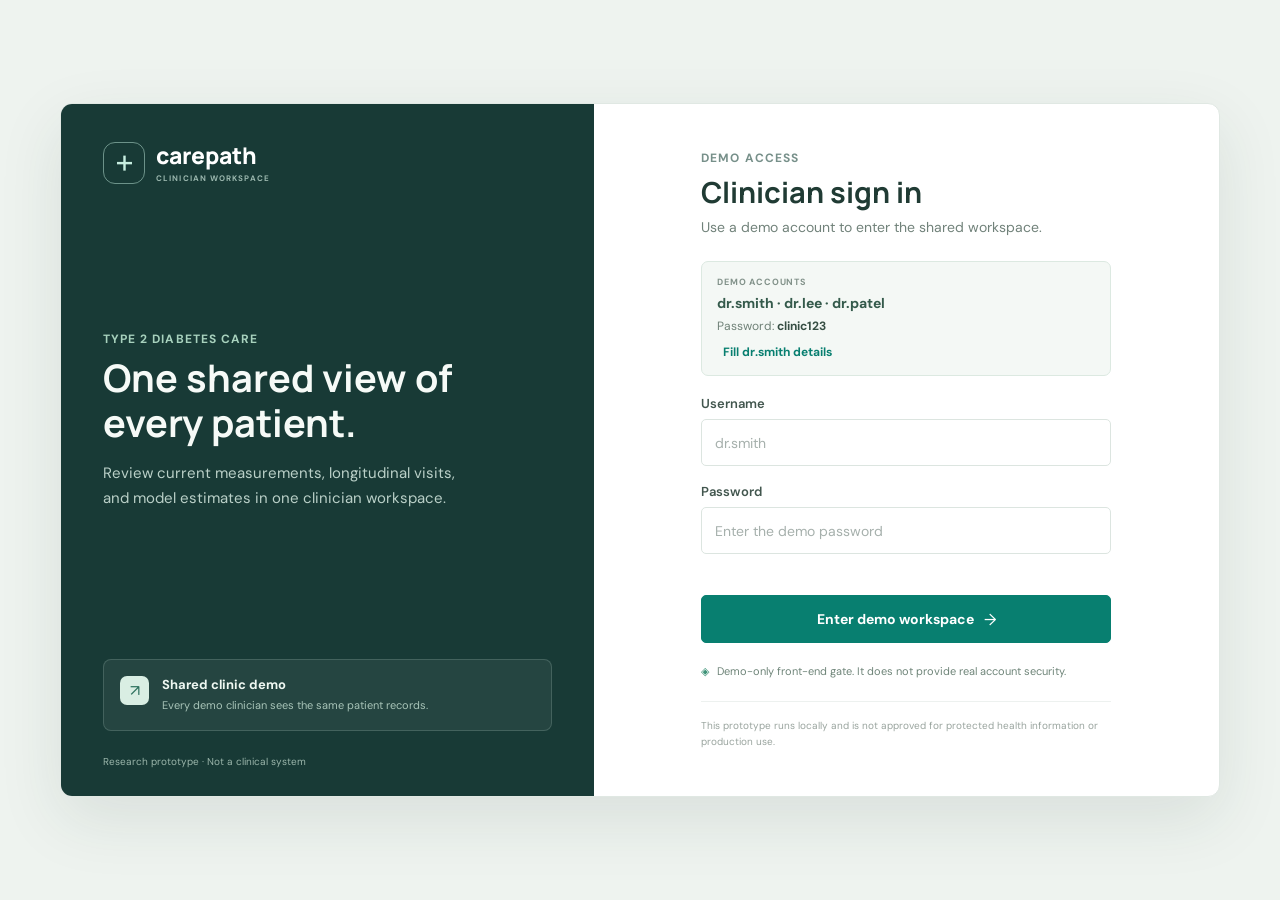
==== frontend/login.html @ 225785d6 "new ui updated" ====
<!doctype html>
<html lang="en">
<head>
  <meta charset="utf-8">
  <meta name="viewport" content="width=device-width, initial-scale=1">
  <meta name="theme-color" content="#173b36">
  <title>Sign in | Carepath</title>
  <link rel="preconnect" href="https://fonts.googleapis.com">
  <link rel="preconnect" href="https://fonts.gstatic.com" crossorigin>
  <link href="https://fonts.googleapis.com/css2?family=DM+Sans:wght@400;500;600;700&family=Manrope:wght@400;500;600;700;800&display=swap" rel="stylesheet">
  <link rel="stylesheet" href="styles.css">
  <script src="login.js" defer></script>
</head>
<body class="auth-page">
  <main class="auth-layout">
    <section class="auth-side" aria-label="Carepath workspace information">
      <a class="brand auth-brand" href="/" aria-label="Carepath">
        <span class="brand-mark" aria-hidden="true">+</span>
        <span><strong>carepath</strong><small>CLINICIAN WORKSPACE</small></span>
      </a>
      <div class="auth-side-copy">
        <p class="eyebrow">TYPE 2 DIABETES CARE</p>
        <h1>One shared view of every patient.</h1>
        <p>Review current measurements, longitudinal visits, and model estimates in one clinician workspace.</p>
      </div>
      <div class="shared-access-note">
        <span class="shared-icon" aria-hidden="true">↗</span>
        <p><strong>Shared clinic demo</strong><span>Every demo clinician sees the same patient records.</span></p>
      </div>
      <p class="auth-side-footer">Research prototype · Not a clinical system</p>
    </section>

    <section class="auth-main">
      <div class="auth-form-wrap">
        <div class="auth-heading">
          <p class="eyebrow">DEMO ACCESS</p>
          <h2>Clinician sign in</h2>
          <p>Use a demo account to enter the shared workspace.</p>
        </div>
        <div class="demo-credentials">
          <span>DEMO ACCOUNTS</span>
          <strong>dr.smith · dr.lee · dr.patel</strong>
          <small>Password: <b>clinic123</b></small>
          <button class="text-button" type="button" id="fill-demo-button">Fill dr.smith details</button>
        </div>
        <form id="auth-form" novalidate>
          <label class="field" for="username"><span>Username</span><input id="username" name="username" type="text" minlength="3" maxlength="32" autocomplete="username" placeholder="dr.smith" required></label>
          <label class="field" for="password"><span>Password</span><input id="password" name="password" type="password" minlength="8" maxlength="32" autocomplete="current-password" placeholder="Enter the demo password" required></label>
          <p class="auth-error" id="auth-error" role="alert" aria-live="polite"></p>
          <button class="primary-button auth-submit" id="auth-submit" type="submit">Enter demo workspace <span aria-hidden="true">→</span></button>
        </form>
        <p class="auth-security-note"><span aria-hidden="true">◈</span> Demo-only front-end gate. It does not provide real account security.</p>
        <p class="auth-footnote">This prototype runs locally and is not approved for protected health information or production use.</p>
      </div>
    </section>
  </main>
</body>
</html>
---- frontend/styles.css ----
:root {
  color-scheme: light;
  --ink: #1d302d;
  --ink-soft: #52635f;
  --muted: #81908b;
  --line: #e3eae6;
  --paper: #ffffff;
  --canvas: #f4f7f5;
  --green: #087f70;
  --green-dark: #076b60;
  --green-pale: #e8f5f1;
  --coral: #d7785c;
  --coral-pale: #fff0e9;
  --gold: #b98a31;
  --gold-pale: #fbf5e7;
  --sidebar: #183a36;
  --sidebar-soft: #9bb7ae;
  --shadow: 0 10px 32px rgba(32, 63, 55, .045);
  font-family: "DM Sans", "Segoe UI", sans-serif;
  font-synthesis: none;
  text-rendering: optimizeLegibility;
}

* { box-sizing: border-box; }
[hidden] { display: none !important; }
body { margin: 0; background: var(--canvas); color: var(--ink); font-size: 14px; }
button, input, select, textarea { font: inherit; }
button { color: inherit; }
button:focus-visible, input:focus-visible, select:focus-visible, textarea:focus-visible { outline: 3px solid rgba(8, 127, 112, .22); outline-offset: 2px; }
.app-shell { min-height: 100vh; }

.sidebar { position: fixed; inset: 0 auto 0 0; z-index: 5; display: flex; width: 250px; flex-direction: column; padding: 25px 16px 18px; background: var(--sidebar); color: #fff; }
.brand { display: flex; align-items: center; gap: 11px; margin: 0 8px 31px; color: inherit; text-decoration: none; }
.brand-mark { display: grid; width: 38px; height: 38px; place-items: center; border: 1px solid rgba(192, 233, 219, .5); border-radius: 12px; color: #c7eee0; font: 500 30px/1 "Manrope", sans-serif; }
.brand strong { display: block; font: 800 19px/1.1 "Manrope", sans-serif; letter-spacing: 0; }
.brand small { display: block; margin-top: 5px; color: var(--sidebar-soft); font-size: 8px; font-weight: 700; letter-spacing: 1.1px; }
.clinic-switcher { display: flex; align-items: center; gap: 10px; padding: 11px 9px; border: 1px solid rgba(206, 231, 219, .18); border-radius: 9px; background: rgba(255,255,255,.045); }
.clinic-icon { display: grid; width: 32px; height: 32px; flex: 0 0 32px; place-items: center; border-radius: 8px; background: #dff3e9; color: #286455; font-weight: 700; }
.clinic-switcher strong, .user-chip strong { display: block; font-size: 11px; font-weight: 600; }
.clinic-switcher small, .user-chip small { display: block; margin-top: 3px; color: var(--sidebar-soft); font-size: 10px; }
.chevron { margin-left: auto; color: #a9c5bb; font-size: 19px; }
.nav-label { margin: 31px 10px 10px; color: #85a79d; font-size: 9px; font-weight: 700; letter-spacing: 1.2px; }
.nav-list { display: grid; gap: 4px; }
.nav-item { display: flex; align-items: center; gap: 11px; width: 100%; min-height: 42px; padding: 0 10px; border: 0; border-radius: 7px; background: transparent; color: #bbcdc7; text-align: left; cursor: pointer; font-size: 12px; transition: background .18s ease, color .18s ease; }
.nav-item:hover { background: rgba(255,255,255,.07); color: white; }
.nav-item.active { background: #28534b; color: #fff; box-shadow: inset 3px 0 #9bd9c4; }
.nav-icon { display: inline-grid; width: 19px; place-items: center; color: #b4d3c8; font-size: 19px; }
.nav-count { display: grid; min-width: 20px; height: 20px; margin-left: auto; place-items: center; border-radius: 10px; background: rgba(255,255,255,.1); color: #d3e2dc; font-size: 10px; }
.sidebar-bottom { margin-top: auto; }
.sidebar-note { display: flex; gap: 10px; padding: 13px 10px; border-top: 1px solid rgba(219, 238, 230, .15); }
.sidebar-note strong { display: block; font-size: 10px; font-weight: 600; }
.sidebar-note small { display: block; margin-top: 4px; color: var(--sidebar-soft); font-size: 9px; }
.status-dot { display: inline-block; width: 7px; height: 7px; flex: 0 0 7px; margin-top: 3px; border-radius: 50%; background: #e6b764; box-shadow: 0 0 0 3px rgba(230,183,100,.12); }
.status-dot.connected { background: #42a779; box-shadow: 0 0 0 3px rgba(66,167,121,.15); }
.user-chip { display: flex; align-items: center; gap: 9px; margin-top: 7px; padding: 11px 8px 0; border-top: 1px solid rgba(219, 238, 230, .15); }
.avatar { display: grid; width: 31px; height: 31px; flex: 0 0 31px; place-items: center; border: 1px solid #add7c7; border-radius: 50%; background: #dff1e7; color: #286455; font-size: 9px; font-weight: 700; }
.user-chip button { margin-left: auto; border: 0; background: transparent; color: #d4e4dd; font-size: 21px; cursor: pointer; }

.main-area { min-height: 100vh; margin-left: 250px; padding: 0 36px 20px; }
.topbar { display: flex; height: 62px; align-items: center; justify-content: space-between; border-bottom: 1px solid #e5ece8; }
.breadcrumb { display: flex; align-items: center; gap: 10px; color: var(--muted); font-size: 11px; }
.breadcrumb strong { color: #324541; font-weight: 600; }
.slash { color: #c1cbc6; }
.topbar-actions { display: flex; align-items: center; gap: 14px; }
.preview-pill { display: inline-flex; align-items: center; gap: 7px; padding: 6px 9px; border: 1px solid #ead9b4; border-radius: 20px; background: #fff9ea; color: #806021; font-size: 9px; font-weight: 700; letter-spacing: .65px; }
.preview-pill.connected { border-color: #cce5d8; background: #f0f8f3; color: #3e755a; }
.preview-pill .status-dot { width: 6px; height: 6px; flex-basis: 6px; margin: 0; background: #c89b42; box-shadow: none; }
.preview-pill.connected .status-dot { background: #42a779; }
.icon-button { display: grid; width: 28px; height: 28px; place-items: center; border: 1px solid var(--line); border-radius: 50%; background: var(--paper); color: #697974; cursor: pointer; font-size: 12px; }
.connection-banner { display: flex; align-items: center; gap: 11px; margin: 18px 0 26px; padding: 10px 13px; border: 1px solid #ebdfc5; border-radius: 7px; background: #fffaf0; color: #635738; }
.connection-banner.connected { border-color: #cce5d8; background: #f0f8f3; color: #416a57; }
.connection-banner.disconnected { border-color: #ebdfc5; background: #fffaf0; color: #635738; }
.connection-banner.connected .banner-symbol { background: #dcefe3; color: #367252; }
.banner-symbol { display: grid; width: 19px; height: 19px; flex: 0 0 19px; place-items: center; border-radius: 50%; background: #f1e4c5; color: #806632; font: 700 11px/1 "Manrope", sans-serif; }
.connection-banner p, .connection-note p { margin: 0; font-size: 11px; line-height: 1.6; }
.connection-banner strong, .connection-note strong { font-weight: 700; }
.banner-dismiss { margin-left: auto; border: 0; background: transparent; color: #8d8060; cursor: pointer; font-size: 20px; line-height: 1; }
.view { display: none; animation: appear .3s ease both; }
.view.active { display: block; }
@keyframes appear { from { opacity: 0; transform: translateY(5px); } to { opacity: 1; transform: translateY(0); } }
.page-heading { display: flex; align-items: flex-end; justify-content: space-between; gap: 18px; margin-bottom: 21px; }
.eyebrow { margin: 0 0 8px; color: #77908a; font-size: 9px; font-weight: 700; letter-spacing: 1.05px; }
.eyebrow span { padding: 0 3px; color: #c1ccc7; }
h1, h2, h3, p { margin-top: 0; }
h1, h2, h3 { color: var(--ink); }
h1 { margin-bottom: 6px; font: 700 26px/1.2 "Manrope", "Segoe UI", sans-serif; letter-spacing: 0; }
.subheading { margin-bottom: 0; color: var(--ink-soft); font-size: 12px; line-height: 1.55; }
.date-chip, .preview-tag { display: inline-flex; align-items: center; gap: 8px; padding: 9px 12px; border: 1px solid var(--line); border-radius: 7px; background: rgba(255,255,255,.78); color: #53655f; font-size: 10px; white-space: nowrap; }
.date-chip span:first-child { color: var(--green); font-size: 15px; }
.preview-tag { border-color: #f0ddd4; background: #fff7f2; color: #a45e47; }

.workflow-strip { display: flex; align-items: center; gap: 15px; margin-bottom: 19px; padding: 12px 17px; border: 1px solid #e6ece9; border-radius: 8px; background: rgba(255,255,255,.66); }
.workflow-step { display: flex; min-width: 0; align-items: center; gap: 9px; color: #82908b; }
.workflow-step > span { display: grid; width: 25px; height: 25px; flex: 0 0 25px; place-items: center; border: 1px solid #d6e0db; border-radius: 50%; background: #fff; color: #798a83; font-size: 10px; font-weight: 700; }
.workflow-step.active > span { border-color: var(--green); background: var(--green); color: white; }
.workflow-step strong { display: block; color: #65746f; font-size: 10px; font-weight: 600; }
.workflow-step.active strong { color: #24443d; }
.workflow-step small { display: block; margin-top: 3px; color: #99a49f; font-size: 9px; }
.workflow-line { height: 1px; min-width: 13px; flex: 1; background: #dfe7e3; }
.assessment-grid { display: grid; grid-template-columns: minmax(0, 1.55fr) minmax(275px, .8fr); align-items: start; gap: 17px; }
.panel { border: 1px solid #e5ebe8; border-radius: 8px; background: var(--paper); box-shadow: var(--shadow); }
.input-panel { padding: 19px 20px 15px; }
.panel-heading { display: flex; align-items: flex-start; justify-content: space-between; gap: 12px; }
.panel-heading h2, .review-heading h2 { margin: 0; font: 700 15px/1.3 "Manrope", sans-serif; letter-spacing: 0; }
.panel-heading p { margin: 5px 0 0; color: var(--muted); font-size: 10px; }
.text-button { border: 0; background: transparent; color: var(--green); cursor: pointer; font-size: 10px; font-weight: 700; }
.text-button:hover { color: var(--green-dark); text-decoration: underline; }
.form-section { margin-top: 19px; padding-top: 14px; border-top: 1px solid #edf1ef; }
.form-section h3 { margin: 0 0 11px; color: #52635e; font-size: 10px; font-weight: 700; }
.section-title-row { display: flex; align-items: center; gap: 9px; margin-bottom: 11px; }
.section-title-row h3 { margin: 0; }
.section-accent { width: 19px; height: 3px; border-radius: 2px; background: #5ab29b; }
.section-accent.coral { background: #e29a79; }
.section-accent.gold { background: #d8b456; }
.field-grid { display: grid; gap: 11px; }
.field-grid.two-col { grid-template-columns: repeat(2, minmax(0,1fr)); }
.field-grid.three-col { grid-template-columns: repeat(3, minmax(0,1fr)); }
.field { display: block; min-width: 0; }
.field > span { display: flex; align-items: center; gap: 6px; margin-bottom: 6px; color: #485b55; font-size: 10px; font-weight: 600; }
.field b, .field em { color: #8c9a95; font-size: 8px; font-style: normal; font-weight: 500; }
.field b { color: #bc725b; }
.field input, .field select, .field textarea { width: 100%; min-width: 0; height: 37px; padding: 0 10px; border: 1px solid #dce5e0; border-radius: 5px; background: #fff; color: #30443e; font-size: 11px; transition: border-color .15s ease, box-shadow .15s ease; }
.field input:hover, .field select:hover, .field textarea:hover { border-color: #a6c4b7; }
.field input:focus, .field select:focus, .field textarea:focus { border-color: #4a9d88; outline: 0; box-shadow: 0 0 0 3px rgba(8,127,112,.09); }
.field input::placeholder, .field textarea::placeholder { color: #a6b0ac; }
.input-unit { position: relative; }
.input-unit input { padding-right: 61px; appearance: textfield; }
.input-unit input::-webkit-inner-spin-button, .input-unit input::-webkit-outer-spin-button { margin: 0; appearance: none; }
.input-unit > span { position: absolute; top: 0; right: 9px; display: flex; height: 37px; align-items: center; color: #9aa7a1; font-size: 9px; pointer-events: none; }
.last-section { padding-bottom: 1px; }
.form-footer { display: flex; align-items: center; justify-content: space-between; gap: 12px; margin-top: 19px; padding-top: 14px; border-top: 1px solid #edf1ef; }
.form-footnote { color: #8b9993; font-size: 9px; }
.asterisk { color: #bc725b; }
.primary-button, .secondary-button { display: inline-flex; align-items: center; justify-content: center; gap: 10px; min-height: 36px; padding: 0 14px; border: 1px solid var(--green); border-radius: 5px; background: var(--green); color: #fff; cursor: pointer; font-size: 10px; font-weight: 700; transition: transform .16s ease, background .16s ease; }
.primary-button:hover { transform: translateY(-1px); background: var(--green-dark); }
.primary-button span { font-size: 16px; font-weight: 400; }
.form-feedback { min-height: 0; margin: 0; color: #a3533e; font-size: 10px; }
.form-feedback:not(:empty) { margin-top: 9px; }
.review-column { display: grid; gap: 14px; }
.review-panel { padding: 17px 16px 14px; }
.review-heading { display: flex; align-items: flex-start; justify-content: space-between; gap: 7px; }
.review-heading .eyebrow { margin-bottom: 5px; }
.pending-badge { display: inline-flex; align-items: center; gap: 5px; padding: 5px 7px; border-radius: 4px; background: #faf3e4; color: #88692c; font-size: 8px; white-space: nowrap; }
.pending-badge span { width: 6px; height: 6px; border-radius: 50%; background: #cca34f; }
.empty-model-state { display: grid; justify-items: center; padding: 20px 12px 15px; text-align: center; }
.empty-symbol { display: grid; width: 38px; height: 38px; margin-bottom: 10px; place-items: center; border: 1px solid #dcebe5; border-radius: 50%; background: #f4faf7; color: #559c84; font-size: 19px; }
.empty-model-state strong, .table-empty strong { color: #445a53; font-size: 10px; }
.empty-model-state p, .table-empty p { max-width: 225px; margin: 6px 0 0; color: #8b9993; font-size: 9px; line-height: 1.55; }
.review-values { margin-top: 14px; padding-top: 12px; border-top: 1px solid #edf1ef; }
.review-patient { display: flex; align-items: center; gap: 8px; margin-bottom: 10px; }
.avatar.small { width: 26px; height: 26px; flex-basis: 26px; font-size: 8px; }
.review-patient strong { display: block; color: #344b44; font-size: 10px; }
.review-patient small { display: block; margin-top: 3px; color: #93a09a; font-size: 9px; }
.snapshot-list { display: grid; grid-template-columns: repeat(2,minmax(0,1fr)); gap: 7px; }
.snapshot-item { padding: 8px; border-radius: 5px; background: #f5f8f6; }
.snapshot-item span { display: block; color: #8a9992; font-size: 8px; }
.snapshot-item strong { display: block; margin-top: 4px; color: #3a5149; font-size: 11px; font-weight: 700; }
.model-slots { display: grid; gap: 0; border-top: 1px solid #edf1ef; }
.model-slot { display: flex; align-items: center; justify-content: space-between; gap: 5px; padding: 9px 0; border-bottom: 1px solid #f0f3f1; color: #687a73; font-size: 9px; }
.not-connected { color: #a0aaa5; font-size: 8px; }
.risk-result { color: #7c8c85; font-size: 9px; font-weight: 500; }
.risk-result.loaded { color: #236d58; font-size: 11px; font-weight: 700; }
.recommendation-list { display: grid; gap: 9px; margin: 12px 0; padding: 0 0 0 17px; color: #596b63; font-size: 9px; line-height: 1.55; }
.recommendation-list li::marker { color: #4a9a7b; }
.disclaimer { margin: 11px 0 0; color: #9aa59f; font-size: 8px; line-height: 1.5; }
.follow-up-panel { padding: 16px; }
.compact { align-items: center; }
.compact .eyebrow { margin-bottom: 5px; }
.plan-icon { display: grid; width: 26px; height: 26px; place-items: center; border-radius: 7px; background: var(--green-pale); color: var(--green); font-size: 18px; }
.muted-copy { margin: 12px 0; color: #83918b; font-size: 9px; line-height: 1.6; }
.note-field textarea { height: auto; min-height: 67px; padding: 9px 10px; resize: vertical; }
.secondary-button { width: 100%; margin-top: 10px; border-color: #d9e7e0; background: #f5faf7; color: #457565; }
.secondary-button:hover:not(:disabled) { background: #eaf5ef; }
.secondary-button:disabled { border-color: #e6ece8; background: #f5f7f6; color: #aab4af; cursor: not-allowed; }
.forecast-button { width: auto; flex: 0 0 auto; white-space: nowrap; }
.forecast-result { display: grid; grid-template-columns: 1fr auto; align-items: center; gap: 4px 12px; margin-top: 14px; padding: 16px 18px; border: 1px solid #d8e9df; border-radius: 7px; background: #f4faf6; color: #486b58; }
.forecast-result span { font-size: 11px; font-weight: 600; }
.forecast-result strong { grid-column: 2; grid-row: 1 / span 2; color: #216c56; font: 700 20px "Manrope", sans-serif; }
.forecast-result small { color: #84968d; font-size: 9px; }
.tiny-note { margin: 8px 0 0; color: #9aa59f; font-size: 8px; line-height: 1.45; }

.trajectory-toolbar { display: flex; align-items: end; gap: 20px; margin-bottom: 16px; padding: 15px 17px; }
.trajectory-toolbar .field { width: min(100%, 300px); }
.trajectory-toolbar .field select { height: 36px; }
.trajectory-stat { min-width: 110px; padding: 0 0 4px 17px; border-left: 1px solid #e8eeeb; }
.trajectory-stat small { display: block; color: #8c9b95; font-size: 8px; font-weight: 700; letter-spacing: .7px; }
.trajectory-stat strong { display: block; margin-top: 5px; color: #304740; font: 700 15px "Manrope", sans-serif; }
.trajectory-stat .status-text { color: #ac714f; font-size: 11px; }
.chart-panel { padding: 18px 20px 13px; }
.chart-panel .panel-heading { align-items: center; }
.chart-legend { display: inline-flex; align-items: center; gap: 7px; color: #71817a; font-size: 9px; }
.chart-legend i { width: 8px; height: 8px; border-radius: 50%; background: var(--green); }
.chart-wrap { position: relative; height: 300px; margin-top: 15px; }
.chart-wrap canvas { width: 100%; height: 100%; }
.chart-empty { position: absolute; inset: 0; display: grid; place-items: center; color: #86958e; font-size: 11px; }
.chart-foot { display: flex; justify-content: space-between; margin-top: 7px; color: #97a39d; font-size: 8px; }
.connection-note { display: flex; align-items: flex-start; gap: 10px; margin-top: 14px; padding: 12px 13px; border: 1px solid #e3ebe7; border-radius: 7px; background: #fafcfb; color: #66766f; }
.connection-note .banner-symbol { background: #e9f2ed; color: #54806e; }
.history-summary { display: flex; align-items: center; justify-content: space-between; margin-bottom: 13px; padding: 13px 16px; border: 1px solid #e5ece8; border-radius: 7px; background: #fff; }
.history-summary > div { display: flex; align-items: baseline; gap: 8px; color: #71817a; font-size: 10px; }
.summary-number { color: #2c5146; font: 700 20px "Manrope", sans-serif; }
.session-label { display: inline-flex; align-items: center; gap: 7px; color: #8c7a51; font-size: 9px; }
.session-label .status-dot { margin: 0; }
.search-box { display: flex; width: 210px; height: 35px; align-items: center; gap: 7px; padding: 0 10px; border: 1px solid #dfe7e3; border-radius: 5px; background: #fff; color: #84928c; }
.search-box span { font-size: 18px; }
.search-box input { width: 100%; border: 0; outline: 0; background: transparent; color: var(--ink); font-size: 10px; }
.search-box input::placeholder { color: #a1aca7; }
.table-panel { overflow: hidden; }
.table-scroll { overflow-x: auto; }
table { width: 100%; border-collapse: collapse; white-space: nowrap; }
th { padding: 11px 13px; border-bottom: 1px solid #e9efec; background: #f9fbfa; color: #82918a; text-align: left; font-size: 8px; font-weight: 700; letter-spacing: .5px; text-transform: uppercase; }
td { padding: 13px; border-bottom: 1px solid #eef2f0; color: #52645d; font-size: 10px; }
tbody tr:last-child td { border-bottom: 0; }
td:first-child { color: #304a41; font-weight: 700; }
.table-state { color: #a37350; font-size: 9px; }
.table-empty { display: grid; justify-items: center; padding: 47px 15px; text-align: center; }
.table-empty .text-button { margin-top: 14px; }
.model-overview { display: flex; align-items: center; justify-content: space-between; margin-bottom: 15px; padding: 17px 20px; border: 1px solid #deebe5; border-radius: 8px; background: #edf6f1; }
.overview-label { display: block; color: #68857a; font-size: 8px; font-weight: 700; letter-spacing: 1px; }
.model-overview strong { display: block; margin-top: 5px; color: #405e51; font: 700 15px "Manrope", sans-serif; }
.model-overview small { display: block; margin-top: 4px; color: #82968c; font-size: 9px; }
.registry-mark { display: grid; width: 42px; height: 42px; place-items: center; border: 1px solid #cee1d7; border-radius: 50%; color: #39816b; font-size: 24px; }
.model-list { display: grid; grid-template-columns: repeat(2,minmax(0,1fr)); gap: 15px; }
.model-card { padding: 17px 18px; }
.model-card-top { display: flex; align-items: center; justify-content: space-between; margin-bottom: 15px; }
.model-symbol { display: grid; width: 32px; height: 32px; place-items: center; border-radius: 8px; font: 700 13px "Manrope", sans-serif; }
.model-symbol.teal { background: #e5f3ed; color: #28745f; }
.model-symbol.coral { background: #fff0e9; color: #b76a4f; }
.status-chip { padding: 5px 7px; border-radius: 4px; font-size: 8px; }
.status-chip.unavailable { background: #f5f3ed; color: #8c7d5d; }
.model-card .eyebrow { margin-bottom: 6px; }
.model-card h2 { margin-bottom: 7px; font: 700 14px "Manrope", sans-serif; }
.model-card > p:not(.eyebrow) { min-height: 42px; margin-bottom: 14px; color: #788780; font-size: 10px; line-height: 1.6; }
.model-meta { display: grid; gap: 8px; padding-top: 12px; border-top: 1px solid #edf1ef; }
.model-meta span { display: flex; justify-content: space-between; gap: 6px; color: #8b9993; font-size: 9px; }
.model-meta strong { color: #566a61; font-weight: 600; text-align: right; }
.app-footer { display: flex; justify-content: space-between; gap: 10px; margin-top: 28px; padding: 15px 0 3px; border-top: 1px solid #e4ebe7; color: #91a099; font-size: 8px; }
.app-footer i { padding: 0 3px; font-style: normal; }
.toast { position: fixed; right: 24px; bottom: 22px; z-index: 10; max-width: min(360px, calc(100vw - 32px)); padding: 11px 14px; transform: translateY(12px); border: 1px solid #dae7df; border-radius: 6px; background: #fff; box-shadow: 0 8px 25px rgba(28,54,45,.13); color: #456155; opacity: 0; pointer-events: none; font-size: 10px; transition: opacity .2s ease, transform .2s ease; }
.toast.show { transform: translateY(0); opacity: 1; }

@media (max-width: 1120px) {
  .sidebar { width: 220px; }
  .main-area { margin-left: 220px; padding-right: 24px; padding-left: 24px; }
  .assessment-grid { grid-template-columns: minmax(0, 1.35fr) minmax(250px, .8fr); gap: 12px; }
  .input-panel { padding-right: 15px; padding-left: 15px; }
  .field-grid.three-col { gap: 8px; }
}
@media (max-width: 850px) {
  .sidebar { position: sticky; top: 0; z-index: 8; width: 100%; height: auto; padding: 9px 12px; }
  .brand { margin: 0 0 8px; }
  .brand-mark { width: 31px; height: 31px; border-radius: 9px; font-size: 25px; }
  .brand strong { font-size: 16px; }
  .brand small, .clinic-switcher, .nav-label, .sidebar-bottom { display: none; }
  .nav-list { display: flex; overflow-x: auto; gap: 5px; padding-bottom: 1px; scrollbar-width: thin; }
  .nav-item { width: auto; min-width: max-content; min-height: 35px; padding: 0 10px; font-size: 10px; }
  .nav-icon { font-size: 16px; }
  .nav-count { min-width: 17px; height: 17px; }
  .main-area { margin-left: 0; padding: 0 18px 20px; }
  .topbar { height: 49px; }
  .connection-banner { margin: 13px 0 20px; }
}
@media (max-width: 650px) {
  .main-area { padding-right: 13px; padding-left: 13px; }
  .breadcrumb { gap: 6px; font-size: 9px; }
  .preview-pill { padding: 5px 7px; font-size: 8px; }
  .topbar-actions { gap: 8px; }
  .page-heading { align-items: flex-start; margin-bottom: 15px; }
  h1 { font-size: 22px; }
  .subheading { max-width: 420px; font-size: 10px; }
  .date-chip { padding: 7px 8px; font-size: 9px; }
  .workflow-strip { gap: 7px; padding: 10px; }
  .workflow-step { gap: 6px; }
  .workflow-step > span { width: 21px; height: 21px; flex-basis: 21px; font-size: 9px; }
  .workflow-step strong { max-width: 89px; font-size: 8px; line-height: 1.3; }
  .workflow-step small { display: none; }
  .workflow-line { min-width: 5px; }
  .assessment-grid, .model-list { grid-template-columns: 1fr; }
  .review-column { grid-template-columns: 1fr; }
  .field-grid.three-col { grid-template-columns: repeat(2,minmax(0,1fr)); }
  .input-panel { padding: 15px 13px 12px; }
  .form-footer { align-items: flex-start; }
  .form-footnote { padding-top: 7px; }
  .review-panel, .follow-up-panel { padding: 14px; }
  .search-box { width: 155px; }
  .history-summary { padding: 11px 12px; }
  th, td { padding: 10px; }
  .trajectory-toolbar { flex-wrap: wrap; gap: 14px; }
  .trajectory-toolbar .field { width: 100%; }
  .trajectory-stat { min-width: 0; flex: 1; padding-left: 10px; }
  .chart-panel { padding: 14px 12px 11px; }
  .chart-wrap { height: 240px; }
  .app-footer { flex-direction: column; }
}
@media (min-width: 851px) {
  body { font-size: 15px; }
  .sidebar { width: 268px; padding: 29px 18px 20px; }
  .brand { margin-bottom: 35px; }
  .brand-mark { width: 42px; height: 42px; font-size: 33px; }
  .brand strong { font-size: 21px; }
  .clinic-switcher { padding: 13px 11px; }
  .nav-label { font-size: 10px; }
  .nav-item { min-height: 46px; font-size: 13px; }
  .main-area { margin-left: 268px; padding: 0 42px 26px; }
  .topbar { height: 70px; }
  .breadcrumb { font-size: 12px; }
  .connection-banner { gap: 13px; margin: 21px 0 30px; padding: 13px 16px; }
  .connection-banner p, .connection-note p { font-size: 13px; }
  .page-heading { margin-bottom: 25px; }
  h1 { font-size: 32px; }
  .subheading { font-size: 14px; }
  .eyebrow { font-size: 10px; }
  .workflow-strip { gap: 19px; margin-bottom: 22px; padding: 15px 20px; }
  .workflow-step { gap: 11px; }
  .workflow-step > span { width: 29px; height: 29px; flex-basis: 29px; font-size: 12px; }
  .workflow-step strong { font-size: 12px; }
  .workflow-step small { font-size: 10px; }
  .assessment-grid { gap: 20px; }
  .input-panel { padding: 24px 25px 19px; }
  .panel-heading h2, .review-heading h2 { font-size: 18px; }
  .panel-heading p { font-size: 12px; }
  .text-button { font-size: 12px; }
  .form-section { margin-top: 22px; padding-top: 17px; }
  .form-section h3 { margin-bottom: 13px; font-size: 12px; }
  .section-title-row { margin-bottom: 13px; }
  .field-grid { gap: 13px; }
  .field > span { margin-bottom: 7px; font-size: 12px; }
  .field b, .field em { font-size: 10px; }
  .field input, .field select, .field textarea { height: 43px; padding-right: 12px; padding-left: 12px; font-size: 13px; }
  .input-unit input { padding-right: 70px; }
  .input-unit > span { height: 43px; right: 11px; font-size: 10px; }
  .form-footer { margin-top: 22px; padding-top: 17px; }
  .form-footnote { font-size: 10px; }
  .primary-button, .secondary-button { min-height: 42px; padding: 0 17px; font-size: 12px; }
  .review-column { gap: 17px; }
  .review-panel, .follow-up-panel { padding: 21px; }
  .pending-badge { padding: 6px 8px; font-size: 9px; }
  .empty-model-state { padding: 24px 15px 18px; }
  .empty-model-state strong { font-size: 12px; }
  .empty-model-state p, .table-empty p { max-width: 260px; font-size: 11px; }
  .snapshot-item { padding: 10px; }
  .snapshot-item span { font-size: 10px; }
  .snapshot-item strong { font-size: 13px; }
  .model-slot { padding: 11px 0; font-size: 11px; }
  .not-connected { font-size: 10px; }
  .disclaimer, .tiny-note { font-size: 9px; }
  .muted-copy { font-size: 11px; }
  .trajectory-toolbar, .chart-panel { padding: 20px 22px; }
  .trajectory-toolbar .field select { height: 42px; }
  .trajectory-stat small { font-size: 9px; }
  .trajectory-stat strong { font-size: 17px; }
  .chart-wrap { height: 350px; }
  .history-summary { padding: 16px 19px; }
  th { padding: 13px 15px; font-size: 9px; }
  td { padding: 15px; font-size: 12px; }
  .model-card { padding: 21px 22px; }
  .model-card h2 { font-size: 17px; }
  .model-card > p:not(.eyebrow) { font-size: 12px; }
  .model-meta span { font-size: 10px; }
  .app-footer { margin-top: 33px; font-size: 9px; }
}
@media (max-width: 850px) {
  body { font-size: 14px; }
  .nav-item { min-height: 39px; padding-right: 12px; padding-left: 12px; font-size: 11px; }
  .main-area { padding-top: 0; }
  .topbar { height: 55px; }
  .connection-banner p, .connection-note p { font-size: 12px; }
  .page-heading { margin-bottom: 18px; }
  h1 { font-size: 27px; }
  .subheading { font-size: 12px; }
  .workflow-strip { padding: 12px; }
  .workflow-step strong { font-size: 9px; }
  .input-panel { padding: 18px 16px 15px; }
  .panel-heading h2, .review-heading h2 { font-size: 16px; }
  .field > span { font-size: 11px; }
  .field input, .field select, .field textarea { height: 41px; font-size: 13px; }
  .input-unit > span { height: 41px; }
  .primary-button, .secondary-button { min-height: 40px; font-size: 11px; }
  .chart-wrap { height: 280px; }
  .model-card h2 { font-size: 16px; }
}
@media (max-width: 650px) {
  .page-heading { flex-wrap: wrap; }
  .page-heading > div:first-child { min-width: 0; flex: 1 1 100%; }
  .date-chip, .preview-tag, .search-box { margin-left: auto; }
  .nav-item { min-height: 38px; font-size: 10px; }
  h1 { font-size: 24px; }
  .workflow-strip { gap: 7px; padding: 11px 9px; }
  .workflow-step strong { max-width: 96px; font-size: 9px; }
  .assessment-grid { gap: 14px; }
  .field-grid.three-col { gap: 10px; }
  .chart-wrap { height: 250px; }
}
@media (min-width: 851px) {
  body { font-size: 17px; }
  .sidebar { width: 290px; padding-right: 20px; padding-left: 20px; }
  .main-area { margin-left: 290px; padding-right: 50px; padding-left: 50px; }
  .topbar { height: 76px; }
  .breadcrumb { font-size: 14px; }
  .nav-item { min-height: 50px; font-size: 15px; }
  .nav-label { font-size: 11px; }
  .brand strong { font-size: 23px; }
  .clinic-switcher strong, .sidebar-note strong, .user-chip strong { font-size: 13px; }
  .clinic-switcher small, .sidebar-note small, .user-chip small { font-size: 11px; }
  h1 { font-size: 38px; }
  .subheading { font-size: 16px; }
  .eyebrow { font-size: 12px; }
  .date-chip, .preview-tag { padding: 11px 14px; font-size: 12px; }
  .workflow-strip { padding: 17px 22px; }
  .workflow-step > span { width: 32px; height: 32px; flex-basis: 32px; font-size: 14px; }
  .workflow-step strong { font-size: 14px; }
  .workflow-step small { font-size: 12px; }
  .panel-heading h2, .review-heading h2 { font-size: 21px; }
  .panel-heading p { font-size: 14px; }
  .form-section h3 { font-size: 14px; }
  .field > span { font-size: 14px; }
  .field b, .field em { font-size: 11px; }
  .field input, .field select, .field textarea { height: 48px; font-size: 15px; }
  .input-unit > span { height: 48px; font-size: 12px; }
  .primary-button, .secondary-button { min-height: 48px; font-size: 14px; }
  .form-footnote, .text-button { font-size: 12px; }
  .pending-badge, .model-slot, .muted-copy { font-size: 12px; }
  .empty-model-state strong { font-size: 14px; }
  .empty-model-state p, .table-empty p { max-width: 300px; font-size: 13px; }
  .snapshot-item span { font-size: 12px; }
  .snapshot-item strong { font-size: 15px; }
  .risk-result.loaded { font-size: 14px; }
  .recommendation-list { font-size: 12px; }
  .disclaimer, .tiny-note, .not-connected { font-size: 11px; }
  .trajectory-stat small, .model-meta span { font-size: 11px; }
  .trajectory-stat strong { font-size: 19px; }
  th { font-size: 11px; }
  td { font-size: 14px; }
  .model-card h2 { font-size: 20px; }
  .model-card > p:not(.eyebrow) { font-size: 14px; }
  .app-footer { font-size: 11px; }
}
@media (max-width: 850px) {
  body { font-size: 15px; }
  .nav-item { min-height: 42px; font-size: 12px; }
  h1 { font-size: 29px; }
  .subheading { font-size: 13px; }
  .workflow-step strong { font-size: 10px; }
  .field > span { font-size: 12px; }
  .panel-heading h2, .review-heading h2 { font-size: 17px; }
  .field input, .field select, .field textarea { height: 44px; font-size: 14px; }
  .input-unit > span { height: 44px; }
  .primary-button, .secondary-button { min-height: 43px; font-size: 12px; }
  .recommendation-list { font-size: 11px; }
}
@media (prefers-reduced-motion: reduce) {
  *, *::before, *::after { scroll-behavior: auto !important; animation-duration: .01ms !important; animation-iteration-count: 1 !important; transition-duration: .01ms !important; }
}

.auth-page { display: grid; min-height: 100vh; place-items: center; padding: 30px; background: #eef3ef; }
.auth-layout { display: grid; width: min(1160px, 100%); min-height: 680px; grid-template-columns: minmax(360px, .92fr) minmax(420px, 1.08fr); overflow: hidden; border: 1px solid #e0e8e3; border-radius: 12px; background: #fff; box-shadow: 0 22px 65px rgba(25, 58, 48, .1); }
.auth-side { display: flex; flex-direction: column; padding: 38px 42px 28px; background: #183a36; color: #fff; }
.auth-brand { margin: 0; align-self: flex-start; }
.auth-brand .brand-mark { width: 42px; height: 42px; }
.auth-side-copy { max-width: 390px; margin: auto 0; padding: 45px 0; }
.auth-side-copy .eyebrow { color: #a7d1bd; }
.auth-side-copy h1 { margin: 0 0 16px; color: #f6faf7; font: 700 38px/1.18 "Manrope", "Segoe UI", sans-serif; }
.auth-side-copy > p:last-child { max-width: 360px; margin: 0; color: #bad0c8; font-size: 15px; line-height: 1.7; }
.shared-access-note { display: flex; align-items: flex-start; gap: 13px; padding: 16px; border: 1px solid rgba(204, 230, 218, .18); border-radius: 8px; background: rgba(240, 250, 244, .06); }
.shared-icon { display: grid; width: 29px; height: 29px; flex: 0 0 29px; place-items: center; border-radius: 7px; background: #d9eee3; color: #2c705d; font-size: 16px; }
.shared-access-note p { margin: 0; }
.shared-access-note strong, .shared-access-note span:not(.shared-icon) { display: block; }
.shared-access-note strong { color: #eff8f2; font-size: 13px; }
.shared-access-note p span { margin-top: 4px; color: #a8c4b8; font-size: 11px; line-height: 1.55; }
.auth-side-footer { margin: 24px 0 0; color: #9bb6ab; font-size: 10px; }
.auth-main { display: grid; place-items: center; padding: 46px; }
.auth-form-wrap { width: min(410px, 100%); }
.auth-heading { margin-bottom: 23px; }
.auth-heading .eyebrow { margin-bottom: 9px; }
.auth-heading h2 { margin: 0 0 7px; color: #203b34; font: 700 29px/1.2 "Manrope", sans-serif; }
.auth-heading p:last-child { margin: 0; color: #71827a; font-size: 14px; line-height: 1.55; }
.demo-credentials { display: grid; gap: 6px; margin-bottom: 19px; padding: 14px 15px; border: 1px solid #dce9e1; border-radius: 7px; background: #f4f8f5; }
.demo-credentials > span { color: #82928a; font-size: 9px; font-weight: 700; letter-spacing: .8px; }
.demo-credentials strong { color: #345a4b; font-size: 14px; }
.demo-credentials small { color: #6f8177; font-size: 12px; }
.demo-credentials small b { color: #364e43; font-weight: 700; }
.demo-credentials .text-button { justify-self: start; margin-top: 3px; }
.auth-form-wrap #auth-form { display: grid; gap: 17px; }
.auth-form-wrap .field > span { justify-content: space-between; margin-bottom: 7px; color: #42564e; font-size: 13px; }
.auth-form-wrap .field em { font-size: 10px; }
.auth-form-wrap .field input { height: 47px; padding: 0 13px; font-size: 14px; }
.auth-submit { width: 100%; min-height: 48px; margin-top: 2px; font-size: 14px; }
.auth-submit:disabled { opacity: .7; cursor: progress; }
.auth-error { min-height: 18px; margin: -7px 0 -6px; color: #b35441; font-size: 12px; line-height: 1.5; }
.auth-security-note { display: flex; gap: 8px; margin: 20px 0 0; color: #6f8579; font-size: 11px; line-height: 1.55; }
.auth-security-note span { color: #3d9277; }
.auth-footnote { margin: 21px 0 0; padding-top: 16px; border-top: 1px solid #edf1ef; color: #99a49e; font-size: 10px; line-height: 1.6; }
@media (max-width: 760px) {
  .auth-page { padding: 12px; }
  .auth-layout { min-height: 0; grid-template-columns: 1fr; }
  .auth-side { min-height: 350px; padding: 23px; }
  .auth-side-copy { margin: 30px 0 20px; padding: 0; }
  .auth-side-copy h1 { max-width: 430px; font-size: 30px; }
  .auth-side-copy > p:last-child { font-size: 13px; }
  .shared-access-note { display: flex; }
  .auth-side-footer { margin-top: auto; }
  .auth-main { padding: 30px 22px; }
}
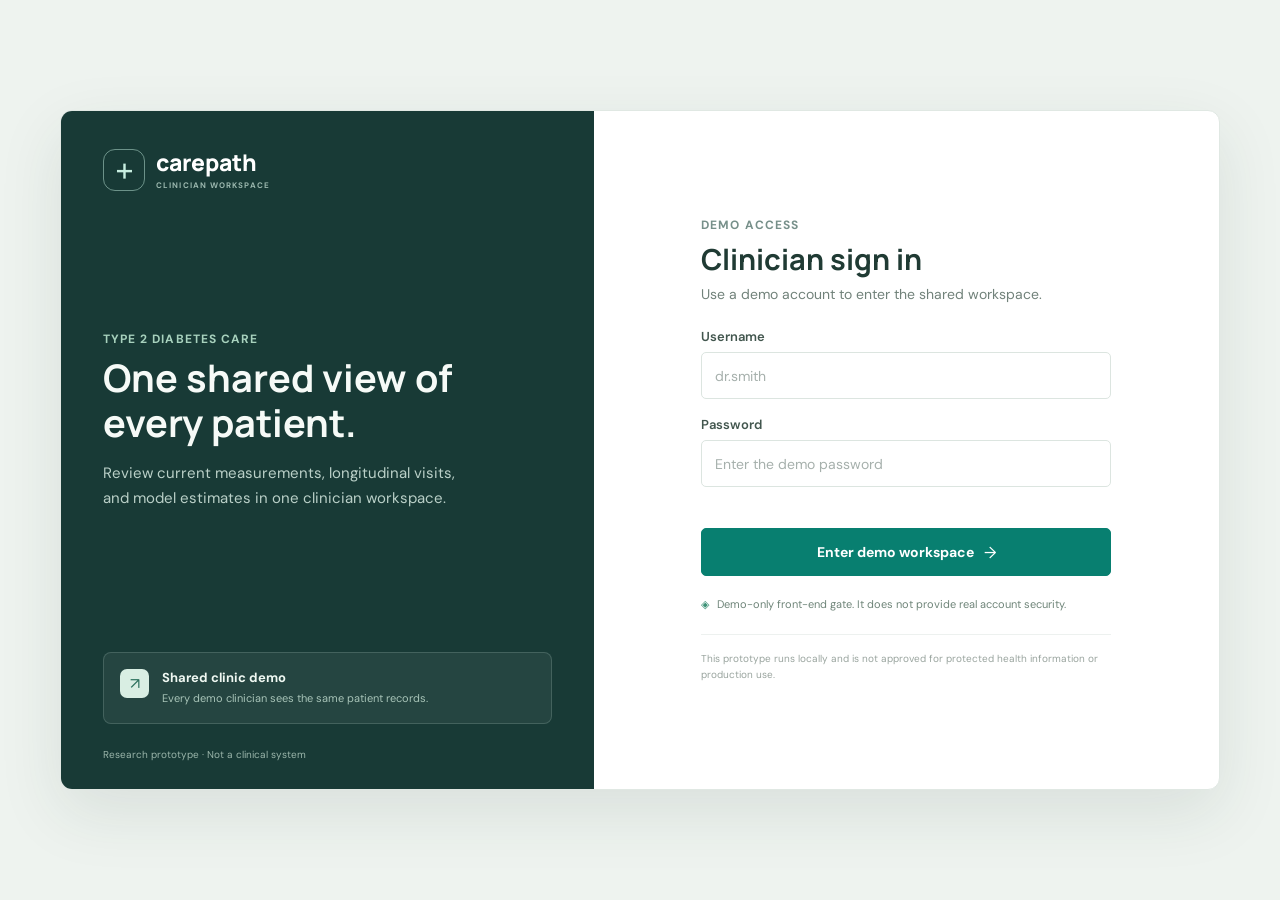
==== commit 6785d989: "multi page review page" ====
--- a/frontend/login.html
+++ b/frontend/login.html
@@ -37,12 +37,6 @@
           <h2>Clinician sign in</h2>
           <p>Use a demo account to enter the shared workspace.</p>
         </div>
-        <div class="demo-credentials">
-          <span>DEMO ACCOUNTS</span>
-          <strong>dr.smith · dr.lee · dr.patel</strong>
-          <small>Password: <b>clinic123</b></small>
-          <button class="text-button" type="button" id="fill-demo-button">Fill dr.smith details</button>
-        </div>
         <form id="auth-form" novalidate>
           <label class="field" for="username"><span>Username</span><input id="username" name="username" type="text" minlength="3" maxlength="32" autocomplete="username" placeholder="dr.smith" required></label>
           <label class="field" for="password"><span>Password</span><input id="password" name="password" type="password" minlength="8" maxlength="32" autocomplete="current-password" placeholder="Enter the demo password" required></label>
--- a/frontend/styles.css
+++ b/frontend/styles.css
@@ -34,7 +34,7 @@
 .brand-mark { display: grid; width: 38px; height: 38px; place-items: center; border: 1px solid rgba(192, 233, 219, .5); border-radius: 12px; color: #c7eee0; font: 500 30px/1 "Manrope", sans-serif; }
 .brand strong { display: block; font: 800 19px/1.1 "Manrope", sans-serif; letter-spacing: 0; }
 .brand small { display: block; margin-top: 5px; color: var(--sidebar-soft); font-size: 8px; font-weight: 700; letter-spacing: 1.1px; }
-.clinic-switcher { display: flex; align-items: center; gap: 10px; padding: 11px 9px; border: 1px solid rgba(206, 231, 219, .18); border-radius: 9px; background: rgba(255,255,255,.045); }
+.clinic-switcher, .clinic-label { display: flex; align-items: center; gap: 10px; padding: 11px 9px; border: 1px solid rgba(206, 231, 219, .18); border-radius: 9px; background: rgba(255,255,255,.045); }
 .clinic-icon { display: grid; width: 32px; height: 32px; flex: 0 0 32px; place-items: center; border-radius: 8px; background: #dff3e9; color: #286455; font-weight: 700; }
 .clinic-switcher strong, .user-chip strong { display: block; font-size: 11px; font-weight: 600; }
 .clinic-switcher small, .user-chip small { display: block; margin-top: 3px; color: var(--sidebar-soft); font-size: 10px; }
@@ -169,6 +169,9 @@
 .plan-icon { display: grid; width: 26px; height: 26px; place-items: center; border-radius: 7px; background: var(--green-pale); color: var(--green); font-size: 18px; }
 .muted-copy { margin: 12px 0; color: #83918b; font-size: 9px; line-height: 1.6; }
 .note-field textarea { height: auto; min-height: 67px; padding: 9px 10px; resize: vertical; }
+.prev-note-panel { margin: 12px 0 8px; padding: 10px 12px; border-radius: 8px; background: #eef7f3; border-left: 3px solid var(--green); }
+.prev-note-date { margin: 0 0 4px; font-size: 8px; font-weight: 600; color: #547d6a; text-transform: uppercase; letter-spacing: 0.04em; }
+.prev-note-text { margin: 0; font-size: 11px; color: #2e4d42; line-height: 1.55; white-space: pre-wrap; }
 .secondary-button { width: 100%; margin-top: 10px; border-color: #d9e7e0; background: #f5faf7; color: #457565; }
 .secondary-button:hover:not(:disabled) { background: #eaf5ef; }
 .secondary-button:disabled { border-color: #e6ece8; background: #f5f7f6; color: #aab4af; cursor: not-allowed; }
@@ -251,7 +254,7 @@
   .brand { margin: 0 0 8px; }
   .brand-mark { width: 31px; height: 31px; border-radius: 9px; font-size: 25px; }
   .brand strong { font-size: 16px; }
-  .brand small, .clinic-switcher, .nav-label, .sidebar-bottom { display: none; }
+  .brand small, .clinic-switcher, .clinic-label, .nav-label, .sidebar-bottom { display: none; }
   .nav-list { display: flex; overflow-x: auto; gap: 5px; padding-bottom: 1px; scrollbar-width: thin; }
   .nav-item { width: auto; min-width: max-content; min-height: 35px; padding: 0 10px; font-size: 10px; }
   .nav-icon { font-size: 16px; }
@@ -298,7 +301,7 @@
   .brand { margin-bottom: 35px; }
   .brand-mark { width: 42px; height: 42px; font-size: 33px; }
   .brand strong { font-size: 21px; }
-  .clinic-switcher { padding: 13px 11px; }
+  .clinic-switcher, .clinic-label { padding: 13px 11px; }
   .nav-label { font-size: 10px; }
   .nav-item { min-height: 46px; font-size: 13px; }
   .main-area { margin-left: 268px; padding: 0 42px 26px; }
@@ -400,8 +403,8 @@
   .nav-item { min-height: 50px; font-size: 15px; }
   .nav-label { font-size: 11px; }
   .brand strong { font-size: 23px; }
-  .clinic-switcher strong, .sidebar-note strong, .user-chip strong { font-size: 13px; }
-  .clinic-switcher small, .sidebar-note small, .user-chip small { font-size: 11px; }
+  .clinic-switcher strong, .clinic-label strong, .sidebar-note strong, .user-chip strong { font-size: 13px; }
+  .clinic-switcher small, .clinic-label small, .sidebar-note small, .user-chip small { font-size: 11px; }
   h1 { font-size: 38px; }
   .subheading { font-size: 16px; }
   .eyebrow { font-size: 12px; }
@@ -500,4 +503,126 @@
   .shared-access-note { display: flex; }
   .auth-side-footer { margin-top: auto; }
   .auth-main { padding: 30px 22px; }
-}+}
+/* ---- Overview, drivers panel, registry table ---- */
+.tile-grid { display: grid; grid-template-columns: repeat(4, minmax(0, 1fr)); gap: 15px; margin-bottom: 18px; }
+.tile { padding: 18px 20px; }
+.tile small { display: block; color: #82918a; font-size: 11px; font-weight: 700; letter-spacing: .8px; }
+.tile strong { display: block; margin: 8px 0 6px; color: #24443d; font: 700 22px/1.2 "Manrope", sans-serif; text-transform: capitalize; }
+.tile span { color: var(--muted); font-size: 12px; }
+@media (max-width: 850px) { .tile-grid { grid-template-columns: repeat(2, minmax(0, 1fr)); } }
+
+.chip-row { display: flex; flex-wrap: wrap; gap: 6px; margin: 12px 0; }
+.chip { padding: 5px 11px; border: 1px solid var(--line); border-radius: 14px; background: #fff; color: var(--ink-soft); cursor: pointer; font-size: 12px; text-transform: capitalize; }
+.chip.active { border-color: var(--green); background: var(--green); color: #fff; }
+
+.bar-row { display: grid; grid-template-columns: 1.3fr 1.2fr 46px; align-items: center; gap: 8px; margin: 9px 0; color: var(--ink-soft); font-size: 12px; }
+.bar-row em { color: var(--muted); font-size: 10px; font-style: normal; }
+.bar-track { display: block; height: 8px; overflow: hidden; border-radius: 4px; background: #eef2f0; }
+.bar-track i { display: block; height: 100%; }
+.bar-track i.up { background: var(--coral); }
+.bar-track i.down { background: var(--green); }
+.bar-val { text-align: right; font-variant-numeric: tabular-nums; }
+
+td .text-button { font-size: inherit; }
+td small { margin-left: 4px; color: var(--muted); }
+.registry-table { margin-top: 15px; }
+.overview-note { color: var(--muted); font-size: 12px; }
+
+/* ── Follow-up overlay ─────────────────────────────────────────── */
+.followup-overlay {
+  position: fixed;
+  inset: 0;
+  z-index: 100;          /* above sidebar (z-index:5) and everything else */
+  overflow-y: auto;
+  overflow-x: hidden;
+  background: var(--canvas);
+  animation: fu-slide-in .22s cubic-bezier(.22,.68,0,1.2) both;
+}
+@keyframes fu-slide-in {
+  from { opacity: 0; transform: translateY(18px); }
+  to   { opacity: 1; transform: translateY(0); }
+}
+.followup-inner {
+  max-width: 1300px;
+  margin: 0 auto;
+  padding: 0 40px 60px;
+}
+.followup-header {
+  position: sticky;
+  top: 0;
+  z-index: 2;
+  display: flex;
+  align-items: center;
+  justify-content: space-between;
+  gap: 14px;
+  height: 64px;
+  background: var(--canvas);
+  border-bottom: 1px solid var(--line);
+  margin: 0 -40px;
+  padding: 0 40px;
+}
+.followup-header-left {
+  display: flex;
+  align-items: center;
+  gap: 18px;
+}
+.fu-back-button {
+  display: inline-flex;
+  align-items: center;
+  gap: 6px;
+  padding: 7px 12px;
+  border: 1px solid var(--line);
+  border-radius: 5px;
+  background: var(--paper);
+  color: var(--ink-soft);
+  cursor: pointer;
+  font-size: 11px;
+  font-weight: 600;
+  white-space: nowrap;
+  transition: border-color .15s, background .15s;
+}
+.fu-back-button:hover { border-color: #a6c4b7; background: #f2faf6; }
+.followup-breadcrumb {
+  display: flex;
+  align-items: center;
+  gap: 8px;
+  color: var(--muted);
+  font-size: 11px;
+}
+.followup-breadcrumb strong { color: #324541; font-weight: 600; }
+.followup-body {
+  display: grid;
+  grid-template-columns: minmax(0,1.15fr) minmax(300px,.85fr);
+  align-items: start;
+  gap: 20px;
+  margin-top: 28px;
+}
+.followup-left,
+.followup-right {
+  display: grid;
+  gap: 16px;
+}
+.fu-panel {
+  padding: 20px;
+}
+.fu-review-panel .recommendation-list {
+  margin-top: 10px;
+}
+.fu-save-button {
+  width: 100%;
+  margin-top: 14px;
+}
+
+@media (max-width: 800px) {
+  .followup-inner { padding: 0 18px 32px; }
+  .followup-header { margin: 0 -18px; padding: 0 18px; }
+  .followup-body { grid-template-columns: 1fr; }
+}
+
+/* Assessment page — single column (right panels live in overlay) */
+.assessment-grid--single {
+  grid-template-columns: 1fr;
+  max-width: 780px;
+}
+.assessment-grid--single .review-column { display: none; }
